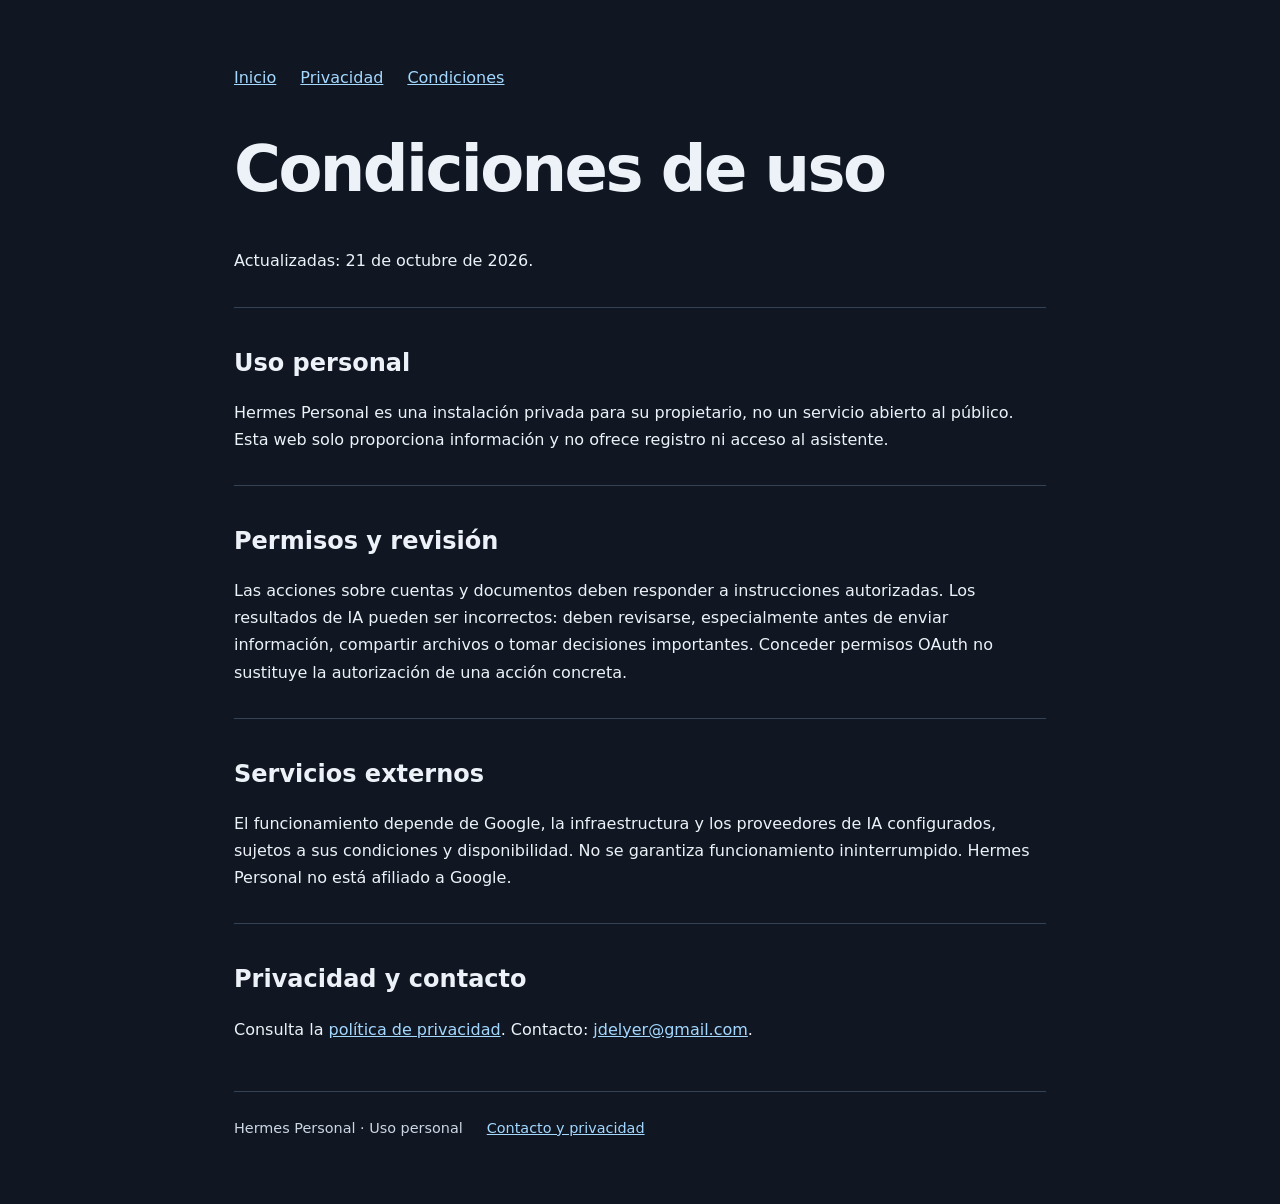
==== condiciones.html @ fddded8d "Add files via upload" ====
<!doctype html>
<html lang="es"><head><meta charset="utf-8"><meta name="viewport" content="width=device-width, initial-scale=1"><meta name="referrer" content="no-referrer"><meta http-equiv="Content-Security-Policy" content="default-src 'none'; style-src 'self'; img-src 'self'; base-uri 'none'; form-action 'none'"><title>Condiciones de uso · Hermes Personal</title><meta name="description" content="Información de Hermes Personal, asistente privado para organizar correo, agenda y documentos."><link rel="stylesheet" href="styles.css"></head><body><main><nav aria-label="Navegación"><a href="index.html">Inicio</a><a href="privacidad.html">Privacidad</a><a href="condiciones.html">Condiciones</a></nav><h1>Condiciones de uso</h1><p>Actualizadas: 21 de octubre de 2026.</p><section><h2>Uso personal</h2><p>Hermes Personal es una instalación privada para su propietario, no un servicio abierto al público. Esta web solo proporciona información y no ofrece registro ni acceso al asistente.</p></section><section><h2>Permisos y revisión</h2><p>Las acciones sobre cuentas y documentos deben responder a instrucciones autorizadas. Los resultados de IA pueden ser incorrectos: deben revisarse, especialmente antes de enviar información, compartir archivos o tomar decisiones importantes. Conceder permisos OAuth no sustituye la autorización de una acción concreta.</p></section><section><h2>Servicios externos</h2><p>El funcionamiento depende de Google, la infraestructura y los proveedores de IA configurados, sujetos a sus condiciones y disponibilidad. No se garantiza funcionamiento ininterrumpido. Hermes Personal no está afiliado a Google.</p></section><section><h2>Privacidad y contacto</h2><p>Consulta la <a href="privacidad.html">política de privacidad</a>. Contacto: <a href="mailto:jdelyer@gmail.com">jdelyer@gmail.com</a>.</p></section><footer><span>Hermes Personal · Uso personal</span><a href="mailto:jdelyer@gmail.com">Contacto y privacidad</a></footer></main></body></html>
---- styles.css ----
:root{color-scheme:dark;font-family:system-ui,sans-serif;background:#101722;color:#edf2f8}*{box-sizing:border-box}body{margin:0;line-height:1.7}main{max-width:860px;margin:auto;padding:64px 24px}nav,footer{display:flex;gap:24px;flex-wrap:wrap}a{color:#a4d8ff}a:focus-visible{outline:3px solid #a4d8ff;outline-offset:5px}h1{font-size:clamp(2.4rem,6vw,4rem);line-height:1.1;letter-spacing:-.04em}h2{margin-top:2rem;line-height:1.3}.tag{color:#a4d8ff;text-transform:uppercase;letter-spacing:.14em;font-size:.8rem}.lead{font-size:1.2rem;color:#ccd6e4}section{border-top:1px solid #344256;margin-top:32px;padding-top:8px}footer{border-top:1px solid #344256;margin-top:48px;padding-top:24px;font-size:.9rem;color:#ccd6e4}
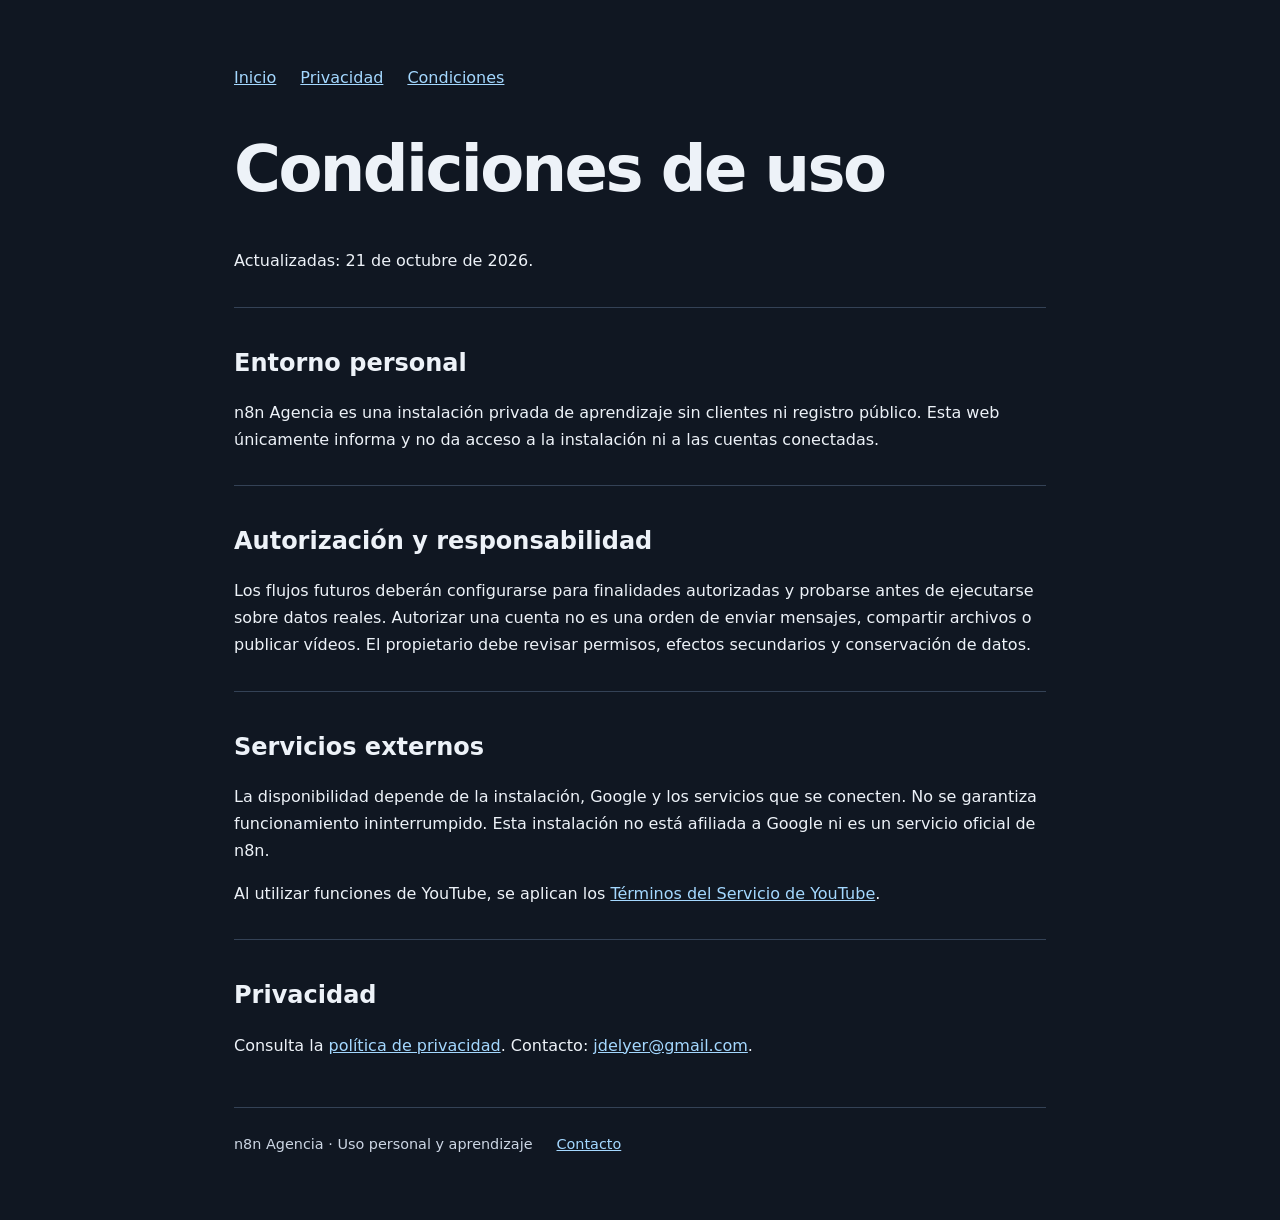
==== commit 806b0c42: "Add files via upload" ====
--- a/condiciones.html
+++ b/condiciones.html
@@ -1,3 +1,3 @@
 <!doctype html>
-<html lang="es"><head><meta charset="utf-8"><meta name="viewport" content="width=device-width, initial-scale=1"><meta name="referrer" content="no-referrer"><meta http-equiv="Content-Security-Policy" content="default-src 'none'; style-src 'self'; img-src 'self'; base-uri 'none'; form-action 'none'"><title>Condiciones de uso · Hermes Personal</title><meta name="description" content="Información de Hermes Personal, asistente privado para organizar correo, agenda y documentos."><link rel="stylesheet" href="styles.css"></head><body><main><nav aria-label="Navegación"><a href="index.html">Inicio</a><a href="privacidad.html">Privacidad</a><a href="condiciones.html">Condiciones</a></nav><h1>Condiciones de uso</h1><p>Actualizadas: 21 de octubre de 2026.</p><section><h2>Uso personal</h2><p>Hermes Personal es una instalación privada para su propietario, no un servicio abierto al público. Esta web solo proporciona información y no ofrece registro ni acceso al asistente.</p></section><section><h2>Permisos y revisión</h2><p>Las acciones sobre cuentas y documentos deben responder a instrucciones autorizadas. Los resultados de IA pueden ser incorrectos: deben revisarse, especialmente antes de enviar información, compartir archivos o tomar decisiones importantes. Conceder permisos OAuth no sustituye la autorización de una acción concreta.</p></section><section><h2>Servicios externos</h2><p>El funcionamiento depende de Google, la infraestructura y los proveedores de IA configurados, sujetos a sus condiciones y disponibilidad. No se garantiza funcionamiento ininterrumpido. Hermes Personal no está afiliado a Google.</p></section><section><h2>Privacidad y contacto</h2><p>Consulta la <a href="privacidad.html">política de privacidad</a>. Contacto: <a href="mailto:jdelyer@gmail.com">jdelyer@gmail.com</a>.</p></section><footer><span>Hermes Personal · Uso personal</span><a href="mailto:jdelyer@gmail.com">Contacto y privacidad</a></footer></main></body></html>
+<html lang="es"><head><meta charset="utf-8"><meta name="viewport" content="width=device-width, initial-scale=1"><meta name="referrer" content="no-referrer"><meta http-equiv="Content-Security-Policy" content="default-src 'none'; style-src 'self'; base-uri 'none'; form-action 'none'"><title>Condiciones de uso · n8n Agencia</title><meta name="description" content="n8n Agencia: entorno privado de aprendizaje y automatización personal."><link rel="stylesheet" href="../styles.css"></head><body><main><nav aria-label="Navegación"><a href="index.html">Inicio</a><a href="privacidad.html">Privacidad</a><a href="condiciones.html">Condiciones</a></nav><h1>Condiciones de uso</h1><p>Actualizadas: 21 de octubre de 2026.</p><section><h2>Entorno personal</h2><p>n8n Agencia es una instalación privada de aprendizaje sin clientes ni registro público. Esta web únicamente informa y no da acceso a la instalación ni a las cuentas conectadas.</p></section><section><h2>Autorización y responsabilidad</h2><p>Los flujos futuros deberán configurarse para finalidades autorizadas y probarse antes de ejecutarse sobre datos reales. Autorizar una cuenta no es una orden de enviar mensajes, compartir archivos o publicar vídeos. El propietario debe revisar permisos, efectos secundarios y conservación de datos.</p></section><section><h2>Servicios externos</h2><p>La disponibilidad depende de la instalación, Google y los servicios que se conecten. No se garantiza funcionamiento ininterrumpido. Esta instalación no está afiliada a Google ni es un servicio oficial de n8n.</p><p>Al utilizar funciones de YouTube, se aplican los <a href="https://www.youtube.com/t/terms">Términos del Servicio de YouTube</a>.</p></section><section><h2>Privacidad</h2><p>Consulta la <a href="privacidad.html">política de privacidad</a>. Contacto: <a href="mailto:jdelyer@gmail.com">jdelyer@gmail.com</a>.</p></section><footer><span>n8n Agencia · Uso personal y aprendizaje</span><a href="mailto:jdelyer@gmail.com">Contacto</a></footer></main></body></html>
 
